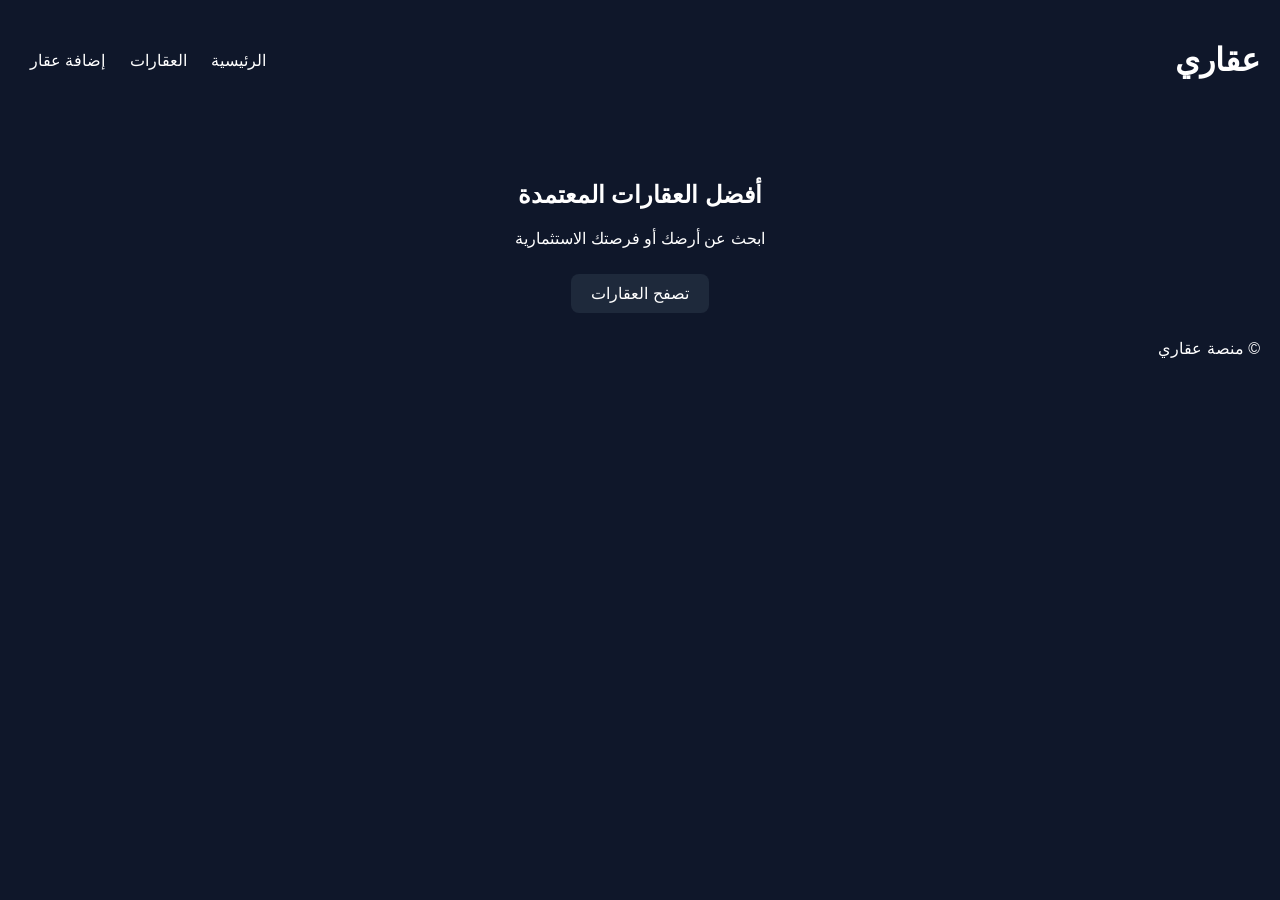
==== index.html @ eff556f4 "Add files via upload" ====
<!DOCTYPE html>
<html lang="ar" dir="rtl">
<head>
<meta charset="UTF-8">
<title>عقاري</title>
<link rel="stylesheet" href="style.css">
</head>
<body>
<header>
<h1>عقاري</h1>
<nav>
<a href="index.html">الرئيسية</a>
<a href="properties.html">العقارات</a>
<a href="add-property.html">إضافة عقار</a>
</nav>
</header>

<section class="hero">
<h2>أفضل العقارات المعتمدة</h2>
<p>ابحث عن أرضك أو فرصتك الاستثمارية</p>
<a class="btn" href="properties.html">تصفح العقارات</a>
</section>

<footer>
<p>© منصة عقاري</p>
</footer>
</body>
</html>
---- style.css ----
body{
background:#0f172a;
color:white;
font-family:Arial;
margin:0;
padding:20px;
}

header{
display:flex;
justify-content:space-between;
align-items:center;
margin-bottom:30px;
}

a{
color:white;
margin:10px;
text-decoration:none;
}

.hero{
text-align:center;
margin-top:80px;
}

.btn{
background:#1e293b;
padding:10px 20px;
border-radius:8px;
display:inline-block;
margin-top:10px;
}

.grid{
display:grid;
grid-template-columns:repeat(auto-fit,minmax(250px,1fr));
gap:20px;
}

.card{
background:#1e293b;
padding:20px;
border-radius:10px;
}
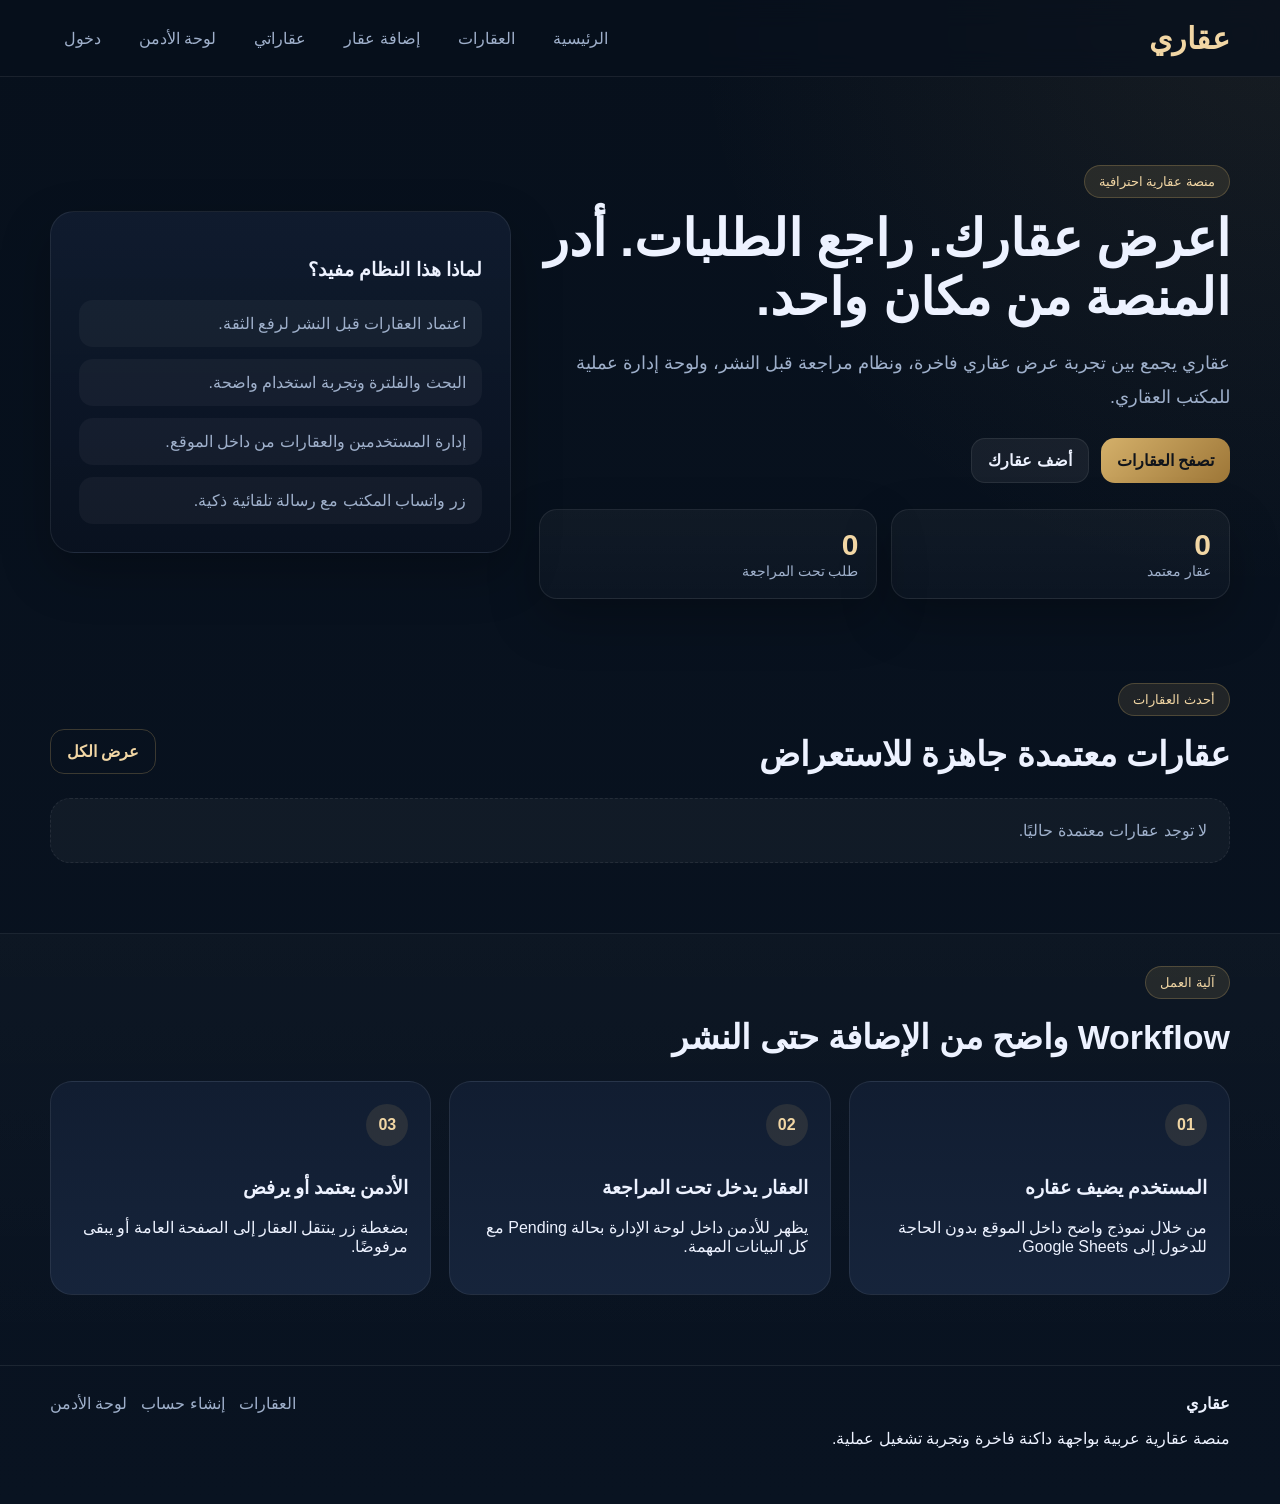
==== commit f2b2c501: "Add files via upload" ====
--- a/index.html
+++ b/index.html
@@ -1,29 +1,124 @@
-
 <!DOCTYPE html>
 <html lang="ar" dir="rtl">
 <head>
-<meta charset="UTF-8">
-<title>عقاري</title>
-<link rel="stylesheet" href="style.css">
+  <meta charset="UTF-8" />
+  <meta name="viewport" content="width=device-width, initial-scale=1.0" />
+  <title>عقاري</title>
+  <link rel="stylesheet" href="style.css" />
 </head>
 <body>
-<header>
-<h1>عقاري</h1>
-<nav>
-<a href="index.html">الرئيسية</a>
-<a href="properties.html">العقارات</a>
-<a href="add-property.html">إضافة عقار</a>
-</nav>
-</header>
+  <header class="site-header">
+    <div class="container nav">
+      <a class="brand" href="index.html">عقاري</a>
+      <nav class="nav-links">
+        <a href="index.html">الرئيسية</a>
+        <a href="properties.html">العقارات</a>
+        <a href="add-property.html">إضافة عقار</a>
+        <a href="my-properties.html">عقاراتي</a>
+        <a href="admin.html">لوحة الأدمن</a>
+        <a href="login.html" id="navAuthLink">دخول</a>
+      </nav>
+    </div>
+  </header>
 
-<section class="hero">
-<h2>أفضل العقارات المعتمدة</h2>
-<p>ابحث عن أرضك أو فرصتك الاستثمارية</p>
-<a class="btn" href="properties.html">تصفح العقارات</a>
-</section>
+  <main>
+    <section class="hero hero-home">
+      <div class="container hero-grid">
+        <div>
+          <span class="badge">منصة عقارية احترافية</span>
+          <h1>اعرض عقارك. راجع الطلبات. أدر المنصة من مكان واحد.</h1>
+          <p class="lead">
+            عقاري يجمع بين تجربة عرض عقاري فاخرة، ونظام مراجعة قبل النشر،
+            ولوحة إدارة عملية للمكتب العقاري.
+          </p>
+          <div class="hero-actions">
+            <a class="btn btn-primary" href="properties.html">تصفح العقارات</a>
+            <a class="btn btn-secondary" href="add-property.html">أضف عقارك</a>
+          </div>
+          <div class="stats">
+            <div class="stat-card">
+              <strong id="approvedCount">0</strong>
+              <span>عقار معتمد</span>
+            </div>
+            <div class="stat-card">
+              <strong id="pendingCount">0</strong>
+              <span>طلب تحت المراجعة</span>
+            </div>
+          </div>
+        </div>
+        <div class="glass-panel">
+          <h3>لماذا هذا النظام مفيد؟</h3>
+          <ul class="feature-list">
+            <li>اعتماد العقارات قبل النشر لرفع الثقة.</li>
+            <li>البحث والفلترة وتجربة استخدام واضحة.</li>
+            <li>إدارة المستخدمين والعقارات من داخل الموقع.</li>
+            <li>زر واتساب المكتب مع رسالة تلقائية ذكية.</li>
+          </ul>
+        </div>
+      </div>
+    </section>
 
-<footer>
-<p>© منصة عقاري</p>
-</footer>
+    <section class="section">
+      <div class="container">
+        <div class="section-head">
+          <div>
+            <span class="eyebrow">أحدث العقارات</span>
+            <h2>عقارات معتمدة جاهزة للاستعراض</h2>
+          </div>
+          <a class="btn btn-ghost" href="properties.html">عرض الكل</a>
+        </div>
+        <div id="featuredProperties" class="cards-grid"></div>
+      </div>
+    </section>
+
+    <section class="section alt-section">
+      <div class="container">
+        <div class="section-head">
+          <div>
+            <span class="eyebrow">آلية العمل</span>
+            <h2>Workflow واضح من الإضافة حتى النشر</h2>
+          </div>
+        </div>
+        <div class="steps-grid">
+          <div class="step-card">
+            <span class="step-no">01</span>
+            <h3>المستخدم يضيف عقاره</h3>
+            <p>من خلال نموذج واضح داخل الموقع بدون الحاجة للدخول إلى Google Sheets.</p>
+          </div>
+          <div class="step-card">
+            <span class="step-no">02</span>
+            <h3>العقار يدخل تحت المراجعة</h3>
+            <p>يظهر للأدمن داخل لوحة الإدارة بحالة Pending مع كل البيانات المهمة.</p>
+          </div>
+          <div class="step-card">
+            <span class="step-no">03</span>
+            <h3>الأدمن يعتمد أو يرفض</h3>
+            <p>بضغطة زر ينتقل العقار إلى الصفحة العامة أو يبقى مرفوضًا.</p>
+          </div>
+        </div>
+      </div>
+    </section>
+  </main>
+
+  <footer class="site-footer">
+    <div class="container footer-flex">
+      <div>
+        <strong>عقاري</strong>
+        <p>منصة عقارية عربية بواجهة داكنة فاخرة وتجربة تشغيل عملية.</p>
+      </div>
+      <div class="footer-links">
+        <a href="properties.html">العقارات</a>
+        <a href="register.html">إنشاء حساب</a>
+        <a href="admin.html">لوحة الأدمن</a>
+      </div>
+    </div>
+  </footer>
+
+  <script src="app.js"></script>
+  <script>
+    initLayout();
+    loadHomeStats();
+    loadFeaturedProperties();
+  </script>
 </body>
 </html>
--- a/style.css
+++ b/style.css
@@ -1,46 +1,341 @@
 
+:root{
+  --bg:#08111f;
+  --bg-soft:#0d1728;
+  --card:#111d31;
+  --card-2:#16243b;
+  --line:rgba(255,255,255,.08);
+  --text:#edf2ff;
+  --muted:#9fb0cb;
+  --gold:#d4b06a;
+  --gold-2:#f1d6a4;
+  --success:#1f9d64;
+  --danger:#c94b4b;
+  --warning:#c18a22;
+  --shadow:0 20px 50px rgba(0,0,0,.25);
+  --radius:18px;
+}
+
+*{box-sizing:border-box}
+html{scroll-behavior:smooth}
 body{
-background:#0f172a;
-color:white;
-font-family:Arial;
-margin:0;
-padding:20px;
-}
-
-header{
-display:flex;
-justify-content:space-between;
-align-items:center;
-margin-bottom:30px;
-}
-
-a{
-color:white;
-margin:10px;
-text-decoration:none;
+  margin:0;
+  font-family:Tahoma, Arial, sans-serif;
+  background:
+    radial-gradient(circle at top right, rgba(212,176,106,.08), transparent 30%),
+    linear-gradient(180deg,#07101c 0%, #091321 100%);
+  color:var(--text);
+}
+a{text-decoration:none;color:inherit}
+.container{width:min(1180px, calc(100% - 32px));margin-inline:auto}
+.hidden{display:none !important}
+
+.site-header{
+  position:sticky; top:0; z-index:50;
+  backdrop-filter:blur(14px);
+  background:rgba(7,16,28,.72);
+  border-bottom:1px solid var(--line);
+}
+.nav{
+  display:flex; align-items:center; justify-content:space-between;
+  min-height:76px; gap:16px;
+}
+.brand{
+  font-size:30px; font-weight:900; letter-spacing:.5px;
+  color:var(--gold-2);
+}
+.nav-links{
+  display:flex; flex-wrap:wrap; gap:10px;
+}
+.nav-links a{
+  color:var(--muted);
+  padding:10px 14px;
+  border-radius:999px;
+  transition:.2s ease;
+}
+.nav-links a:hover,.nav-links a.active{
+  color:var(--text);
+  background:rgba(255,255,255,.05);
 }
 
 .hero{
-text-align:center;
-margin-top:80px;
+  padding:88px 0 52px;
+}
+.hero-grid{
+  display:grid;
+  grid-template-columns:1.2fr .8fr;
+  gap:28px;
+  align-items:center;
+}
+.badge,.eyebrow{
+  display:inline-block;
+  color:var(--gold-2);
+  background:rgba(212,176,106,.12);
+  border:1px solid rgba(212,176,106,.25);
+  border-radius:999px;
+  padding:8px 14px;
+  font-size:13px;
+  margin-bottom:12px;
+}
+.hero h1{
+  font-size:clamp(32px,4vw,58px);
+  line-height:1.15;
+  margin:0 0 16px;
+}
+.lead{
+  color:var(--muted);
+  font-size:18px;
+  line-height:1.9;
+  max-width:720px;
+}
+.hero-actions{display:flex; gap:12px; flex-wrap:wrap; margin-top:24px}
+.stats,.admin-stats{
+  display:grid;
+  grid-template-columns:repeat(auto-fit,minmax(150px,1fr));
+  gap:14px;
+  margin-top:26px;
+}
+.stat-card{
+  background:linear-gradient(180deg, rgba(255,255,255,.04), rgba(255,255,255,.02));
+  border:1px solid var(--line);
+  border-radius:var(--radius);
+  padding:18px;
+  box-shadow:var(--shadow);
+}
+.stat-card strong{
+  display:block;
+  font-size:30px;
+  color:var(--gold-2);
+}
+.stat-card span{
+  color:var(--muted);
+  font-size:14px;
+}
+.glass-panel{
+  background:linear-gradient(180deg, rgba(17,29,49,.85), rgba(10,18,32,.92));
+  border:1px solid var(--line);
+  border-radius:24px;
+  padding:28px;
+  box-shadow:var(--shadow);
+}
+.feature-list{padding:0;margin:0;list-style:none;display:grid;gap:12px}
+.feature-list li{
+  padding:14px 16px;
+  background:rgba(255,255,255,.04);
+  border-radius:14px;
+  color:var(--muted);
+}
+
+.section{padding:32px 0 70px}
+.alt-section{
+  background:linear-gradient(180deg, rgba(255,255,255,.02), transparent);
+  border-top:1px solid var(--line);
+}
+.section-head{
+  display:flex; justify-content:space-between; align-items:end; gap:18px;
+  margin-bottom:24px;
+}
+.section-head.small{margin-top:10px}
+.section-head h1,.section-head h2{margin:6px 0 0;font-size:34px}
+.cards-grid{
+  display:grid;
+  grid-template-columns:repeat(auto-fit,minmax(270px,1fr));
+  gap:18px;
+}
+.card{
+  background:linear-gradient(180deg,var(--card),var(--card-2));
+  border:1px solid var(--line);
+  border-radius:22px;
+  padding:20px;
+  box-shadow:var(--shadow);
+}
+.card h3{margin:0 0 12px;font-size:23px}
+.meta{
+  display:grid; gap:8px; color:var(--muted); font-size:14px; margin-bottom:14px;
+}
+.price{
+  font-size:28px; font-weight:900; color:var(--gold-2); margin:14px 0;
+}
+.status-pill{
+  display:inline-flex; align-items:center; gap:8px;
+  border-radius:999px; padding:8px 12px; font-size:13px; margin-bottom:12px;
+}
+.status-approved{background:rgba(31,157,100,.14); color:#93e2bb}
+.status-pending{background:rgba(193,138,34,.14); color:#f5cf8f}
+.status-rejected{background:rgba(201,75,75,.14); color:#f4a8a8}
+.card-actions{
+  display:flex; gap:10px; flex-wrap:wrap; margin-top:14px;
 }
 
 .btn{
-background:#1e293b;
-padding:10px 20px;
-border-radius:8px;
-display:inline-block;
-margin-top:10px;
-}
-
-.grid{
-display:grid;
-grid-template-columns:repeat(auto-fit,minmax(250px,1fr));
-gap:20px;
-}
-
-.card{
-background:#1e293b;
-padding:20px;
-border-radius:10px;
-}
+  border:none; cursor:pointer;
+  display:inline-flex; align-items:center; justify-content:center;
+  gap:8px;
+  padding:12px 16px;
+  border-radius:14px;
+  font-weight:700;
+  transition:.2s ease;
+}
+.btn:hover{transform:translateY(-1px)}
+.btn-primary{
+  background:linear-gradient(135deg,var(--gold),#9d7637);
+  color:#10141b;
+}
+.btn-secondary{
+  background:rgba(255,255,255,.06);
+  color:var(--text);
+  border:1px solid var(--line);
+}
+.btn-ghost{
+  background:transparent;
+  color:var(--gold-2);
+  border:1px solid rgba(212,176,106,.25);
+}
+.btn-success{background:var(--success); color:#fff}
+.btn-danger{background:var(--danger); color:#fff}
+.btn-warning{background:var(--warning); color:#111}
+.full{width:100%}
+
+.filters-bar{
+  display:grid;
+  grid-template-columns:2fr 1fr 1fr 1fr;
+  gap:12px;
+  margin-bottom:20px;
+}
+.form-container{display:flex; justify-content:center}
+.form-container.wide .form-card{max-width:880px}
+.form-card{
+  width:min(100%, 620px);
+  background:linear-gradient(180deg,var(--card),var(--card-2));
+  border:1px solid var(--line);
+  border-radius:24px;
+  padding:28px;
+  box-shadow:var(--shadow);
+}
+.form-grid{
+  display:grid; gap:16px;
+}
+.form-grid.two-cols{
+  grid-template-columns:repeat(2,1fr);
+}
+.input,.textarea,select{
+  width:100%;
+  background:#0b1524;
+  color:var(--text);
+  border:1px solid var(--line);
+  border-radius:14px;
+  padding:14px 16px;
+  outline:none;
+}
+.input::placeholder,.textarea::placeholder{color:#71819c}
+.textarea{min-height:130px; resize:vertical}
+label{display:block; margin-bottom:8px; color:#d9e4fa; font-size:14px}
+.message{
+  margin-top:16px; padding:14px 16px; border-radius:14px;
+}
+.message.success{background:rgba(31,157,100,.16); color:#a2f0c8}
+.message.error{background:rgba(201,75,75,.16); color:#ffc0c0}
+.muted{color:var(--muted)}
+.center{text-align:center}
+.mt-16{margin-top:16px}
+
+.details-layout{
+  display:grid;
+  grid-template-columns:1.2fr .8fr;
+  gap:20px;
+}
+.details-panel,.side-panel{
+  background:linear-gradient(180deg,var(--card),var(--card-2));
+  border:1px solid var(--line);
+  border-radius:24px;
+  padding:24px;
+  box-shadow:var(--shadow);
+}
+.info-grid{
+  display:grid; grid-template-columns:repeat(2,1fr); gap:12px; margin:18px 0;
+}
+.info-box{
+  background:rgba(255,255,255,.04);
+  border-radius:16px;
+  padding:14px;
+}
+.info-box span{display:block;color:var(--muted);font-size:13px;margin-bottom:6px}
+.info-box strong{font-size:18px}
+.inline-actions{display:flex; gap:10px; flex-wrap:wrap}
+
+.steps-grid{
+  display:grid;
+  grid-template-columns:repeat(auto-fit,minmax(250px,1fr));
+  gap:18px;
+}
+.step-card{
+  background:linear-gradient(180deg,var(--card),var(--card-2));
+  border:1px solid var(--line);
+  border-radius:22px;
+  padding:22px;
+}
+.step-no{
+  display:inline-flex;
+  width:42px; height:42px;
+  border-radius:50%;
+  align-items:center; justify-content:center;
+  background:rgba(212,176,106,.12);
+  color:var(--gold-2);
+  font-weight:900;
+  margin-bottom:12px;
+}
+
+.tabs{display:flex; gap:10px; flex-wrap:wrap; margin:24px 0 18px}
+.tab-btn{
+  border:none; cursor:pointer;
+  background:rgba(255,255,255,.04);
+  color:var(--muted);
+  border-radius:14px;
+  padding:12px 16px;
+}
+.tab-btn.active{background:rgba(212,176,106,.15); color:var(--gold-2)}
+.tab-panel{display:none}
+.tab-panel.active{display:block}
+.table-wrap{
+  overflow:auto;
+  background:linear-gradient(180deg,var(--card),var(--card-2));
+  border:1px solid var(--line);
+  border-radius:22px;
+  box-shadow:var(--shadow);
+}
+.admin-table{width:100%; border-collapse:collapse}
+.admin-table th,.admin-table td{
+  padding:16px; border-bottom:1px solid var(--line); text-align:right;
+}
+.admin-table th{color:var(--gold-2); font-size:14px}
+.admin-table td{color:var(--text); font-size:14px}
+
+.empty-state{
+  background:rgba(255,255,255,.04);
+  border:1px dashed var(--line);
+  border-radius:20px;
+  padding:22px;
+  color:var(--muted);
+}
+.site-footer{
+  border-top:1px solid var(--line);
+  padding:28px 0 40px;
+}
+.footer-flex{
+  display:flex; justify-content:space-between; gap:18px; flex-wrap:wrap;
+}
+.footer-links{display:flex; gap:14px; flex-wrap:wrap; color:var(--muted)}
+
+@media (max-width: 960px){
+  .hero-grid,.details-layout{grid-template-columns:1fr}
+  .filters-bar{grid-template-columns:1fr 1fr}
+  .form-grid.two-cols,.info-grid{grid-template-columns:1fr}
+}
+@media (max-width: 700px){
+  .nav{padding:10px 0}
+  .nav-links{gap:6px}
+  .nav-links a{padding:8px 12px;font-size:14px}
+  .brand{font-size:24px}
+  .section-head h1,.section-head h2{font-size:28px}
+  .filters-bar{grid-template-columns:1fr}
+}
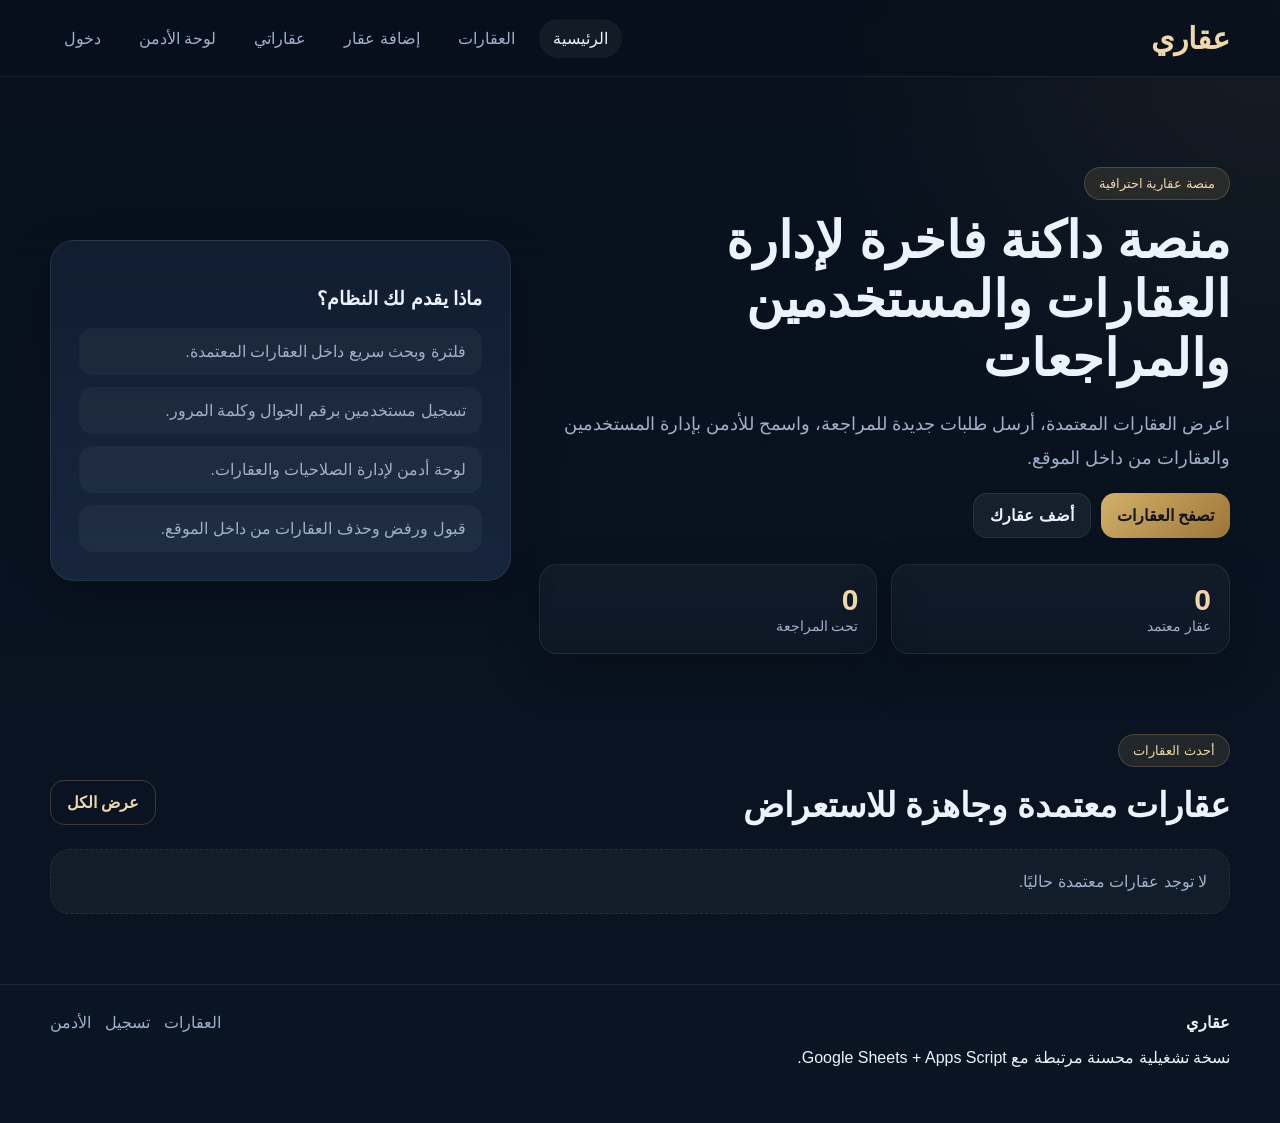
==== commit f3cbf997: "Add files via upload" ====
--- a/index.html
+++ b/index.html
@@ -11,7 +11,7 @@
     <div class="container nav">
       <a class="brand" href="index.html">عقاري</a>
       <nav class="nav-links">
-        <a href="index.html">الرئيسية</a>
+        <a href="index.html" class="active">الرئيسية</a>
         <a href="properties.html">العقارات</a>
         <a href="add-property.html">إضافة عقار</a>
         <a href="my-properties.html">عقاراتي</a>
@@ -22,14 +22,14 @@
   </header>
 
   <main>
-    <section class="hero hero-home">
+    <section class="hero">
       <div class="container hero-grid">
         <div>
-          <span class="badge">منصة عقارية احترافية</span>
-          <h1>اعرض عقارك. راجع الطلبات. أدر المنصة من مكان واحد.</h1>
+          <span class="eyebrow">منصة عقارية احترافية</span>
+          <h1>منصة داكنة فاخرة لإدارة العقارات والمستخدمين والمراجعات</h1>
           <p class="lead">
-            عقاري يجمع بين تجربة عرض عقاري فاخرة، ونظام مراجعة قبل النشر،
-            ولوحة إدارة عملية للمكتب العقاري.
+            اعرض العقارات المعتمدة، أرسل طلبات جديدة للمراجعة، واسمح للأدمن بإدارة
+            المستخدمين والعقارات من داخل الموقع.
           </p>
           <div class="hero-actions">
             <a class="btn btn-primary" href="properties.html">تصفح العقارات</a>
@@ -42,17 +42,17 @@
             </div>
             <div class="stat-card">
               <strong id="pendingCount">0</strong>
-              <span>طلب تحت المراجعة</span>
+              <span>تحت المراجعة</span>
             </div>
           </div>
         </div>
-        <div class="glass-panel">
-          <h3>لماذا هذا النظام مفيد؟</h3>
+        <div class="panel">
+          <h3>ماذا يقدم لك النظام؟</h3>
           <ul class="feature-list">
-            <li>اعتماد العقارات قبل النشر لرفع الثقة.</li>
-            <li>البحث والفلترة وتجربة استخدام واضحة.</li>
-            <li>إدارة المستخدمين والعقارات من داخل الموقع.</li>
-            <li>زر واتساب المكتب مع رسالة تلقائية ذكية.</li>
+            <li>فلترة وبحث سريع داخل العقارات المعتمدة.</li>
+            <li>تسجيل مستخدمين برقم الجوال وكلمة المرور.</li>
+            <li>لوحة أدمن لإدارة الصلاحيات والعقارات.</li>
+            <li>قبول ورفض وحذف العقارات من داخل الموقع.</li>
           </ul>
         </div>
       </div>
@@ -63,39 +63,11 @@
         <div class="section-head">
           <div>
             <span class="eyebrow">أحدث العقارات</span>
-            <h2>عقارات معتمدة جاهزة للاستعراض</h2>
+            <h2>عقارات معتمدة وجاهزة للاستعراض</h2>
           </div>
           <a class="btn btn-ghost" href="properties.html">عرض الكل</a>
         </div>
         <div id="featuredProperties" class="cards-grid"></div>
-      </div>
-    </section>
-
-    <section class="section alt-section">
-      <div class="container">
-        <div class="section-head">
-          <div>
-            <span class="eyebrow">آلية العمل</span>
-            <h2>Workflow واضح من الإضافة حتى النشر</h2>
-          </div>
-        </div>
-        <div class="steps-grid">
-          <div class="step-card">
-            <span class="step-no">01</span>
-            <h3>المستخدم يضيف عقاره</h3>
-            <p>من خلال نموذج واضح داخل الموقع بدون الحاجة للدخول إلى Google Sheets.</p>
-          </div>
-          <div class="step-card">
-            <span class="step-no">02</span>
-            <h3>العقار يدخل تحت المراجعة</h3>
-            <p>يظهر للأدمن داخل لوحة الإدارة بحالة Pending مع كل البيانات المهمة.</p>
-          </div>
-          <div class="step-card">
-            <span class="step-no">03</span>
-            <h3>الأدمن يعتمد أو يرفض</h3>
-            <p>بضغطة زر ينتقل العقار إلى الصفحة العامة أو يبقى مرفوضًا.</p>
-          </div>
-        </div>
       </div>
     </section>
   </main>
@@ -104,12 +76,12 @@
     <div class="container footer-flex">
       <div>
         <strong>عقاري</strong>
-        <p>منصة عقارية عربية بواجهة داكنة فاخرة وتجربة تشغيل عملية.</p>
+        <p>نسخة تشغيلية محسنة مرتبطة مع Google Sheets + Apps Script.</p>
       </div>
       <div class="footer-links">
         <a href="properties.html">العقارات</a>
-        <a href="register.html">إنشاء حساب</a>
-        <a href="admin.html">لوحة الأدمن</a>
+        <a href="register.html">تسجيل</a>
+        <a href="admin.html">الأدمن</a>
       </div>
     </div>
   </footer>
--- a/style.css
+++ b/style.css
@@ -1,95 +1,93 @@
 
 :root{
-  --bg:#08111f;
-  --bg-soft:#0d1728;
+  --bg:#091321;
+  --bg-soft:#0f1b2d;
   --card:#111d31;
-  --card-2:#16243b;
+  --card-2:#17253c;
   --line:rgba(255,255,255,.08);
   --text:#edf2ff;
   --muted:#9fb0cb;
   --gold:#d4b06a;
-  --gold-2:#f1d6a4;
-  --success:#1f9d64;
+  --gold-2:#f0d7aa;
+  --success:#18965c;
   --danger:#c94b4b;
-  --warning:#c18a22;
-  --shadow:0 20px 50px rgba(0,0,0,.25);
+  --warning:#c08b21;
+  --shadow:0 18px 50px rgba(0,0,0,.24);
   --radius:18px;
 }
-
 *{box-sizing:border-box}
-html{scroll-behavior:smooth}
 body{
   margin:0;
   font-family:Tahoma, Arial, sans-serif;
+  color:var(--text);
   background:
-    radial-gradient(circle at top right, rgba(212,176,106,.08), transparent 30%),
-    linear-gradient(180deg,#07101c 0%, #091321 100%);
-  color:var(--text);
+    radial-gradient(circle at top right, rgba(212,176,106,.08), transparent 28%),
+    linear-gradient(180deg,#07101c 0%, #0a1524 100%);
 }
 a{text-decoration:none;color:inherit}
 .container{width:min(1180px, calc(100% - 32px));margin-inline:auto}
 .hidden{display:none !important}
-
 .site-header{
-  position:sticky; top:0; z-index:50;
-  backdrop-filter:blur(14px);
-  background:rgba(7,16,28,.72);
+  position:sticky;top:0;z-index:50;
+  background:rgba(7,16,28,.78);
+  backdrop-filter:blur(12px);
   border-bottom:1px solid var(--line);
 }
 .nav{
-  display:flex; align-items:center; justify-content:space-between;
-  min-height:76px; gap:16px;
+  min-height:76px;
+  display:flex;
+  align-items:center;
+  justify-content:space-between;
+  gap:16px;
 }
 .brand{
-  font-size:30px; font-weight:900; letter-spacing:.5px;
-  color:var(--gold-2);
-}
-.nav-links{
-  display:flex; flex-wrap:wrap; gap:10px;
-}
+  font-size:30px;
+  color:var(--gold-2);
+  font-weight:900;
+}
+.nav-links{display:flex;gap:10px;flex-wrap:wrap}
 .nav-links a{
   color:var(--muted);
   padding:10px 14px;
   border-radius:999px;
-  transition:.2s ease;
-}
-.nav-links a:hover,.nav-links a.active{
+}
+.nav-links a.active,.nav-links a:hover{
   color:var(--text);
   background:rgba(255,255,255,.05);
 }
-
-.hero{
-  padding:88px 0 52px;
-}
+.hero{padding:90px 0 48px}
 .hero-grid{
   display:grid;
   grid-template-columns:1.2fr .8fr;
   gap:28px;
   align-items:center;
 }
-.badge,.eyebrow{
+.eyebrow{
   display:inline-block;
-  color:var(--gold-2);
   background:rgba(212,176,106,.12);
-  border:1px solid rgba(212,176,106,.25);
+  color:var(--gold-2);
+  border:1px solid rgba(212,176,106,.24);
   border-radius:999px;
   padding:8px 14px;
   font-size:13px;
   margin-bottom:12px;
 }
 .hero h1{
+  margin:0 0 16px;
   font-size:clamp(32px,4vw,58px);
   line-height:1.15;
-  margin:0 0 16px;
 }
 .lead{
   color:var(--muted);
+  line-height:1.9;
   font-size:18px;
-  line-height:1.9;
-  max-width:720px;
-}
-.hero-actions{display:flex; gap:12px; flex-wrap:wrap; margin-top:24px}
-.stats,.admin-stats{
+}
+.hero-actions,.card-actions,.inline-actions{
+  display:flex;
+  gap:10px;
+  flex-wrap:wrap;
+}
+.stats{
   display:grid;
   grid-template-columns:repeat(auto-fit,minmax(150px,1fr));
   gap:14px;
@@ -111,113 +109,94 @@
   color:var(--muted);
   font-size:14px;
 }
-.glass-panel{
-  background:linear-gradient(180deg, rgba(17,29,49,.85), rgba(10,18,32,.92));
+.panel,.form-card,.details-panel,.side-panel,.table-wrap,.card{
+  background:linear-gradient(180deg,var(--card),var(--card-2));
   border:1px solid var(--line);
   border-radius:24px;
-  padding:28px;
   box-shadow:var(--shadow);
 }
-.feature-list{padding:0;margin:0;list-style:none;display:grid;gap:12px}
+.panel{padding:28px}
+.feature-list{list-style:none;padding:0;margin:0;display:grid;gap:12px}
 .feature-list li{
   padding:14px 16px;
   background:rgba(255,255,255,.04);
   border-radius:14px;
   color:var(--muted);
 }
-
 .section{padding:32px 0 70px}
-.alt-section{
-  background:linear-gradient(180deg, rgba(255,255,255,.02), transparent);
-  border-top:1px solid var(--line);
-}
 .section-head{
-  display:flex; justify-content:space-between; align-items:end; gap:18px;
+  display:flex;
+  justify-content:space-between;
+  align-items:end;
+  gap:18px;
   margin-bottom:24px;
 }
-.section-head.small{margin-top:10px}
-.section-head h1,.section-head h2{margin:6px 0 0;font-size:34px}
+.section-head h1,.section-head h2{
+  margin:6px 0 0;
+  font-size:34px;
+}
 .cards-grid{
   display:grid;
   grid-template-columns:repeat(auto-fit,minmax(270px,1fr));
   gap:18px;
 }
-.card{
-  background:linear-gradient(180deg,var(--card),var(--card-2));
-  border:1px solid var(--line);
-  border-radius:22px;
-  padding:20px;
-  box-shadow:var(--shadow);
-}
+.card{padding:20px}
 .card h3{margin:0 0 12px;font-size:23px}
 .meta{
-  display:grid; gap:8px; color:var(--muted); font-size:14px; margin-bottom:14px;
+  display:grid;
+  gap:8px;
+  color:var(--muted);
+  font-size:14px;
+  margin-bottom:14px;
 }
 .price{
-  font-size:28px; font-weight:900; color:var(--gold-2); margin:14px 0;
+  font-size:28px;
+  font-weight:900;
+  color:var(--gold-2);
+  margin:14px 0;
 }
 .status-pill{
-  display:inline-flex; align-items:center; gap:8px;
-  border-radius:999px; padding:8px 12px; font-size:13px; margin-bottom:12px;
-}
-.status-approved{background:rgba(31,157,100,.14); color:#93e2bb}
-.status-pending{background:rgba(193,138,34,.14); color:#f5cf8f}
-.status-rejected{background:rgba(201,75,75,.14); color:#f4a8a8}
-.card-actions{
-  display:flex; gap:10px; flex-wrap:wrap; margin-top:14px;
-}
-
+  display:inline-flex;
+  border-radius:999px;
+  padding:8px 12px;
+  font-size:13px;
+  margin-bottom:12px;
+}
+.status-approved{background:rgba(24,150,92,.16);color:#9ce7be}
+.status-pending{background:rgba(192,139,33,.16);color:#f4cf90}
+.status-rejected{background:rgba(201,75,75,.16);color:#f5b0b0}
 .btn{
-  border:none; cursor:pointer;
-  display:inline-flex; align-items:center; justify-content:center;
-  gap:8px;
+  border:none;
+  cursor:pointer;
+  display:inline-flex;
+  align-items:center;
+  justify-content:center;
   padding:12px 16px;
   border-radius:14px;
   font-weight:700;
-  transition:.2s ease;
-}
-.btn:hover{transform:translateY(-1px)}
-.btn-primary{
-  background:linear-gradient(135deg,var(--gold),#9d7637);
-  color:#10141b;
-}
-.btn-secondary{
-  background:rgba(255,255,255,.06);
-  color:var(--text);
-  border:1px solid var(--line);
-}
-.btn-ghost{
-  background:transparent;
-  color:var(--gold-2);
-  border:1px solid rgba(212,176,106,.25);
-}
-.btn-success{background:var(--success); color:#fff}
-.btn-danger{background:var(--danger); color:#fff}
-.btn-warning{background:var(--warning); color:#111}
+}
+.btn-primary{background:linear-gradient(135deg,var(--gold),#9d7637);color:#10141b}
+.btn-secondary{background:rgba(255,255,255,.06);color:var(--text);border:1px solid var(--line)}
+.btn-ghost{background:transparent;color:var(--gold-2);border:1px solid rgba(212,176,106,.25)}
+.btn-success{background:var(--success);color:#fff}
+.btn-danger{background:var(--danger);color:#fff}
+.btn-warning{background:var(--warning);color:#111}
 .full{width:100%}
-
 .filters-bar{
   display:grid;
   grid-template-columns:2fr 1fr 1fr 1fr;
   gap:12px;
   margin-bottom:20px;
 }
-.form-container{display:flex; justify-content:center}
+.filters-bar.single{grid-template-columns:1fr}
+.form-container{display:flex;justify-content:center}
 .form-container.wide .form-card{max-width:880px}
 .form-card{
   width:min(100%, 620px);
-  background:linear-gradient(180deg,var(--card),var(--card-2));
-  border:1px solid var(--line);
-  border-radius:24px;
   padding:28px;
-  box-shadow:var(--shadow);
-}
-.form-grid{
-  display:grid; gap:16px;
-}
-.form-grid.two-cols{
-  grid-template-columns:repeat(2,1fr);
-}
+}
+.form-grid{display:grid;gap:16px}
+.form-grid.two-cols{grid-template-columns:repeat(2,1fr)}
 .input,.textarea,select{
   width:100%;
   background:#0b1524;
@@ -228,31 +207,26 @@
   outline:none;
 }
 .input::placeholder,.textarea::placeholder{color:#71819c}
-.textarea{min-height:130px; resize:vertical}
-label{display:block; margin-bottom:8px; color:#d9e4fa; font-size:14px}
+.textarea{min-height:130px;resize:vertical}
+label{display:block;margin-bottom:8px;color:#dbe6fb;font-size:14px}
 .message{
-  margin-top:16px; padding:14px 16px; border-radius:14px;
-}
-.message.success{background:rgba(31,157,100,.16); color:#a2f0c8}
-.message.error{background:rgba(201,75,75,.16); color:#ffc0c0}
-.muted{color:var(--muted)}
-.center{text-align:center}
-.mt-16{margin-top:16px}
-
+  margin-top:16px;
+  padding:14px 16px;
+  border-radius:14px;
+}
+.message.success{background:rgba(24,150,92,.16);color:#a6f0c7}
+.message.error{background:rgba(201,75,75,.16);color:#ffc7c7}
 .details-layout{
   display:grid;
   grid-template-columns:1.2fr .8fr;
   gap:20px;
 }
-.details-panel,.side-panel{
-  background:linear-gradient(180deg,var(--card),var(--card-2));
-  border:1px solid var(--line);
-  border-radius:24px;
-  padding:24px;
-  box-shadow:var(--shadow);
-}
+.details-panel,.side-panel{padding:24px}
 .info-grid{
-  display:grid; grid-template-columns:repeat(2,1fr); gap:12px; margin:18px 0;
+  display:grid;
+  grid-template-columns:repeat(2,1fr);
+  gap:12px;
+  margin:18px 0;
 }
 .info-box{
   background:rgba(255,255,255,.04);
@@ -261,55 +235,25 @@
 }
 .info-box span{display:block;color:var(--muted);font-size:13px;margin-bottom:6px}
 .info-box strong{font-size:18px}
-.inline-actions{display:flex; gap:10px; flex-wrap:wrap}
-
-.steps-grid{
-  display:grid;
-  grid-template-columns:repeat(auto-fit,minmax(250px,1fr));
-  gap:18px;
-}
-.step-card{
-  background:linear-gradient(180deg,var(--card),var(--card-2));
-  border:1px solid var(--line);
-  border-radius:22px;
-  padding:22px;
-}
-.step-no{
-  display:inline-flex;
-  width:42px; height:42px;
-  border-radius:50%;
-  align-items:center; justify-content:center;
-  background:rgba(212,176,106,.12);
-  color:var(--gold-2);
-  font-weight:900;
-  margin-bottom:12px;
-}
-
-.tabs{display:flex; gap:10px; flex-wrap:wrap; margin:24px 0 18px}
+.tabs{display:flex;gap:10px;flex-wrap:wrap;margin:24px 0 18px}
 .tab-btn{
-  border:none; cursor:pointer;
+  border:none;
+  cursor:pointer;
   background:rgba(255,255,255,.04);
   color:var(--muted);
   border-radius:14px;
   padding:12px 16px;
 }
-.tab-btn.active{background:rgba(212,176,106,.15); color:var(--gold-2)}
+.tab-btn.active{background:rgba(212,176,106,.15);color:var(--gold-2)}
 .tab-panel{display:none}
 .tab-panel.active{display:block}
-.table-wrap{
-  overflow:auto;
-  background:linear-gradient(180deg,var(--card),var(--card-2));
-  border:1px solid var(--line);
-  border-radius:22px;
-  box-shadow:var(--shadow);
-}
-.admin-table{width:100%; border-collapse:collapse}
+.admin-table{width:100%;border-collapse:collapse}
 .admin-table th,.admin-table td{
-  padding:16px; border-bottom:1px solid var(--line); text-align:right;
-}
-.admin-table th{color:var(--gold-2); font-size:14px}
-.admin-table td{color:var(--text); font-size:14px}
-
+  padding:16px;
+  border-bottom:1px solid var(--line);
+  text-align:right;
+}
+.admin-table th{color:var(--gold-2);font-size:14px}
 .empty-state{
   background:rgba(255,255,255,.04);
   border:1px dashed var(--line);
@@ -317,25 +261,21 @@
   padding:22px;
   color:var(--muted);
 }
-.site-footer{
-  border-top:1px solid var(--line);
-  padding:28px 0 40px;
-}
+.site-footer{border-top:1px solid var(--line);padding:28px 0 40px}
 .footer-flex{
-  display:flex; justify-content:space-between; gap:18px; flex-wrap:wrap;
-}
-.footer-links{display:flex; gap:14px; flex-wrap:wrap; color:var(--muted)}
-
+  display:flex;
+  justify-content:space-between;
+  gap:18px;
+  flex-wrap:wrap;
+}
+.footer-links{display:flex;gap:14px;flex-wrap:wrap;color:var(--muted)}
 @media (max-width: 960px){
   .hero-grid,.details-layout{grid-template-columns:1fr}
   .filters-bar{grid-template-columns:1fr 1fr}
   .form-grid.two-cols,.info-grid{grid-template-columns:1fr}
 }
 @media (max-width: 700px){
-  .nav{padding:10px 0}
-  .nav-links{gap:6px}
-  .nav-links a{padding:8px 12px;font-size:14px}
+  .filters-bar{grid-template-columns:1fr}
   .brand{font-size:24px}
   .section-head h1,.section-head h2{font-size:28px}
-  .filters-bar{grid-template-columns:1fr}
-}
+}
